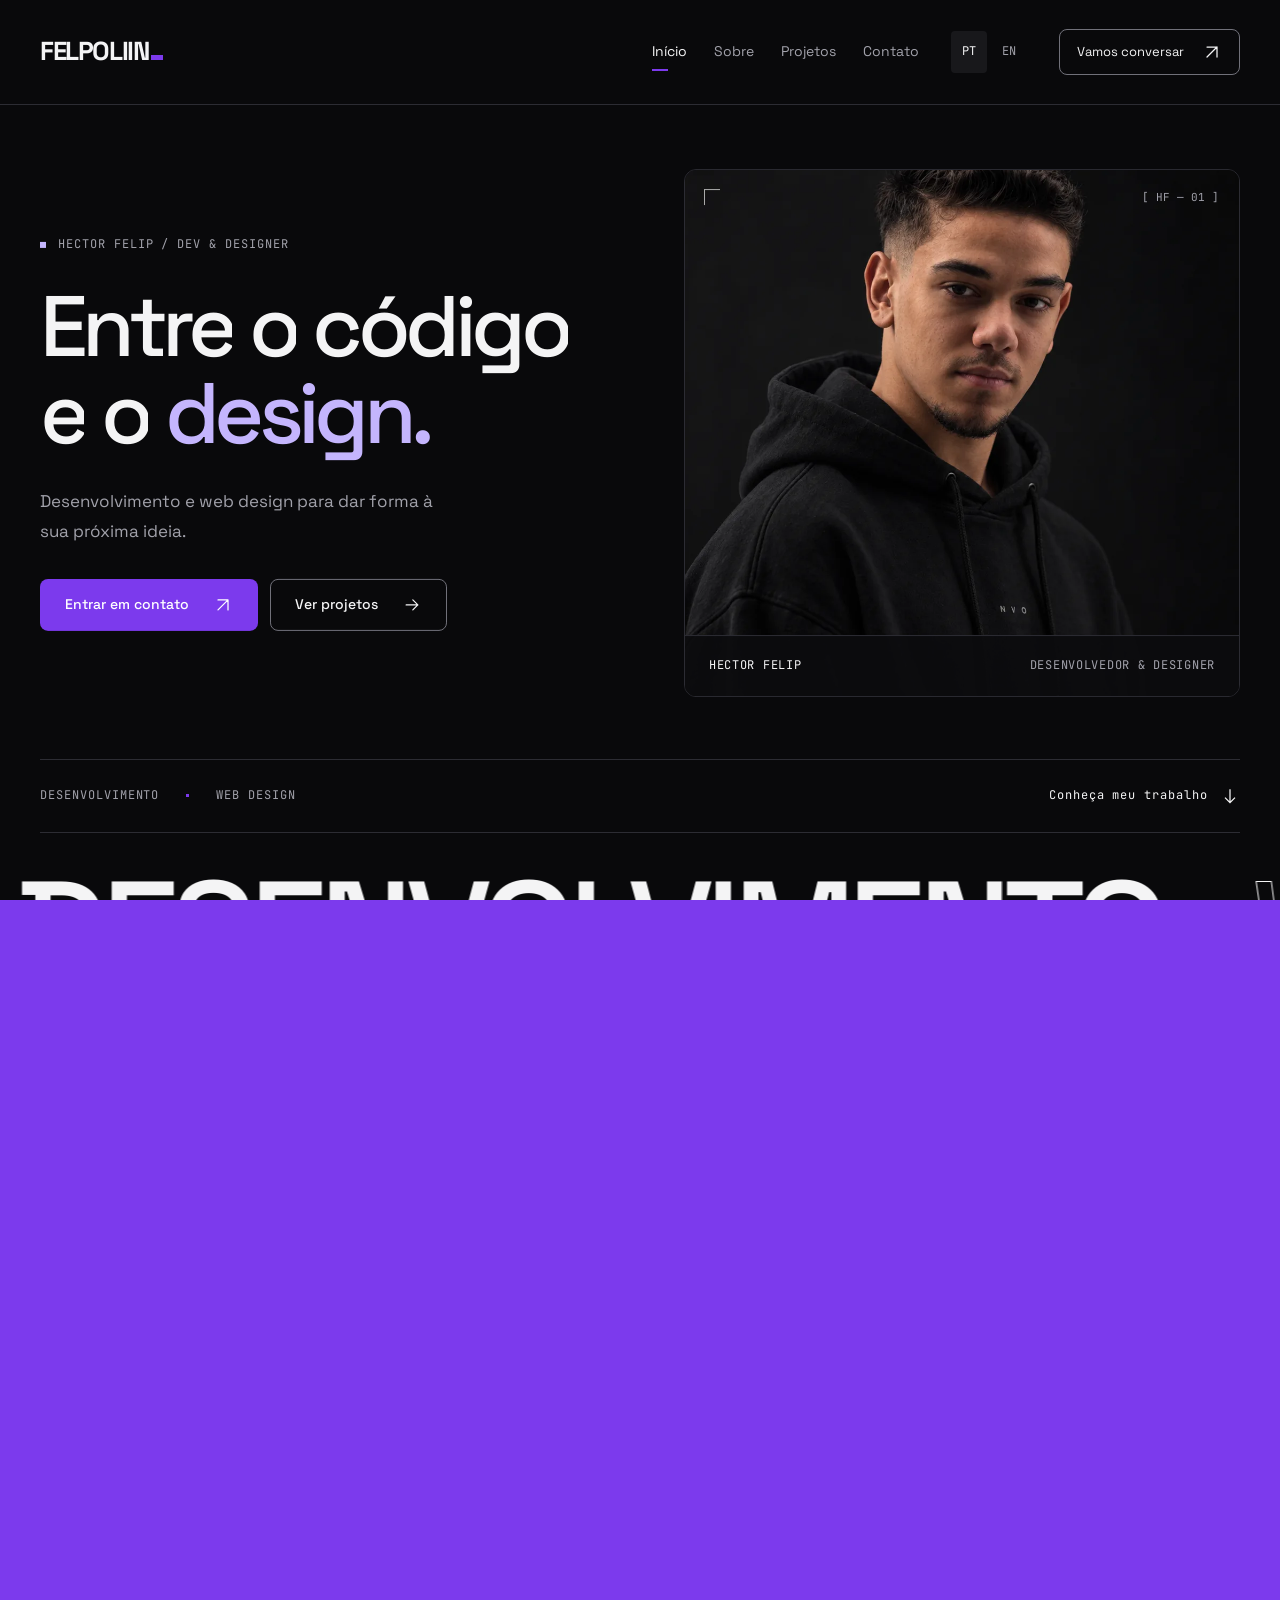
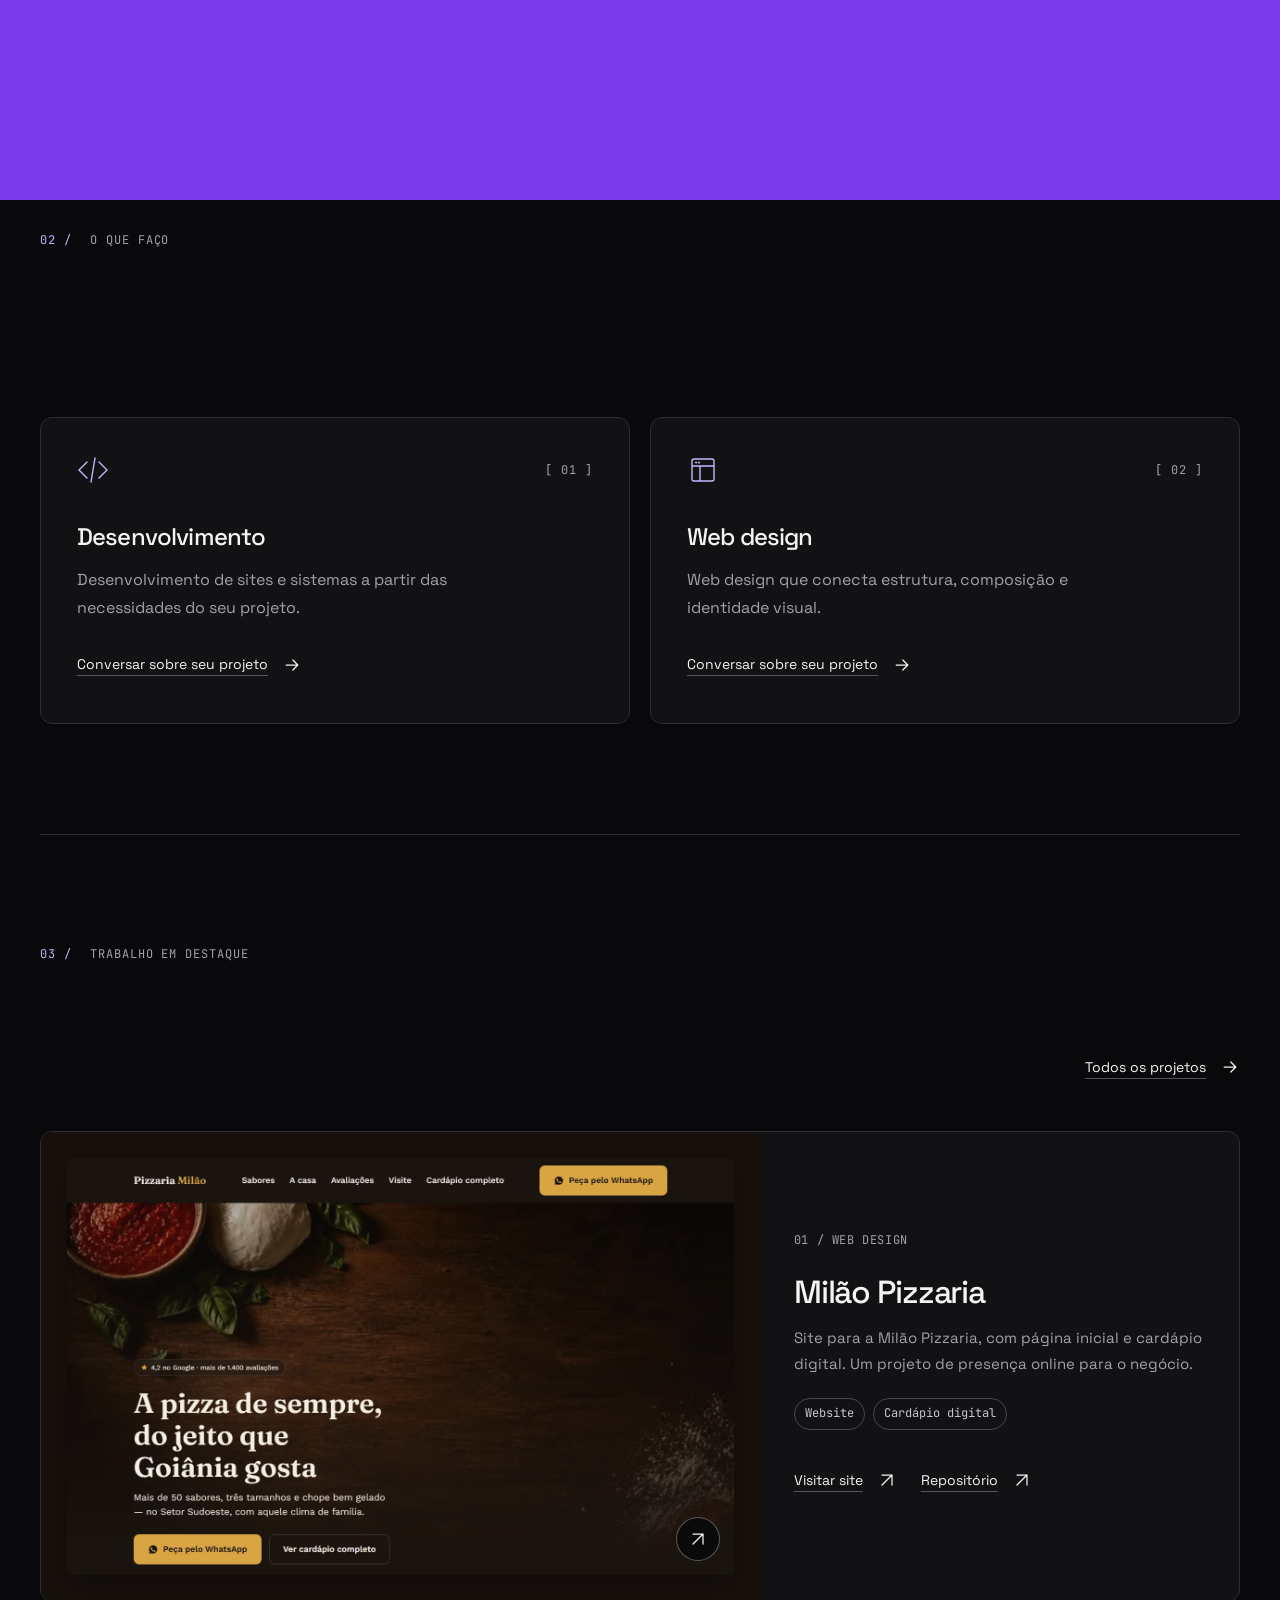
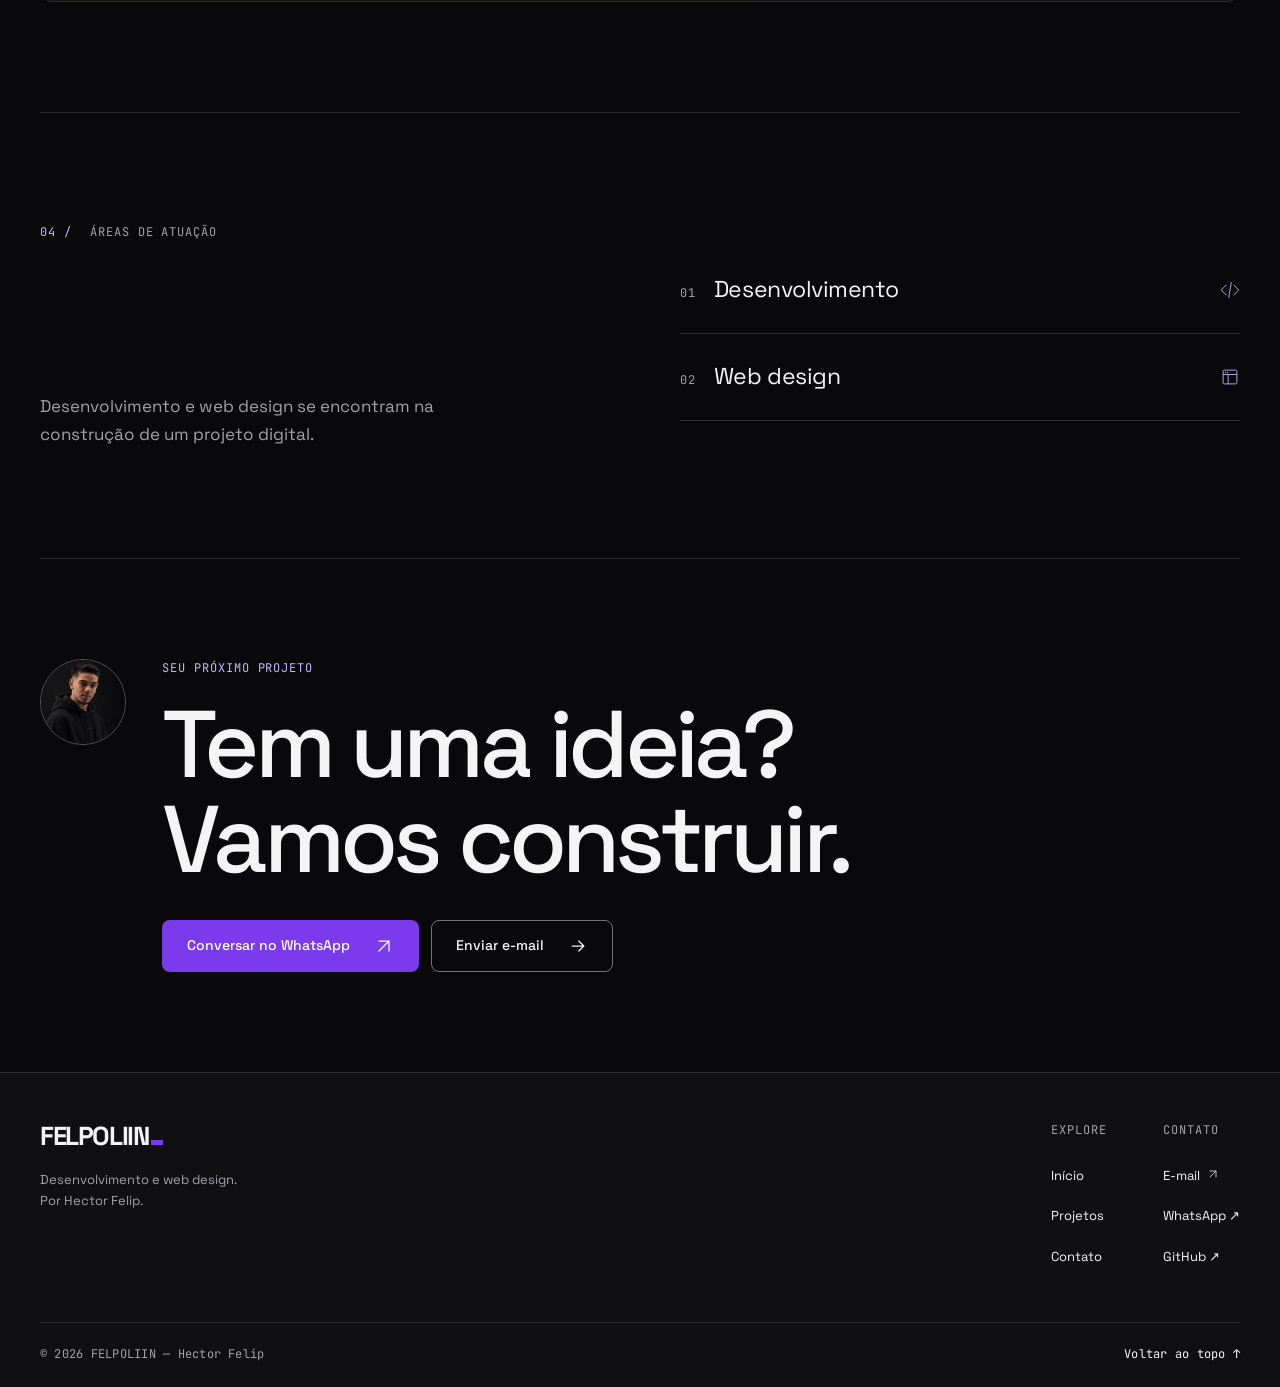
==== index.html @ 1b887b4b "Publica portfólio FELPOLIIN — Hector Felip" ====
<!doctype html>
<html lang="pt-BR">
<head>
<meta charset="utf-8">
<meta name="viewport" content="width=device-width, initial-scale=1">
<meta name="color-scheme" content="dark">
<script>try{if(sessionStorage.getItem('pt')&&!matchMedia('(prefers-reduced-motion:reduce)').matches){document.documentElement.classList.add('pt-arrive');sessionStorage.removeItem('pt')}}catch(e){}</script>
<meta name="theme-color" content="#09090b">
<title>FELPOLIIN — Hector Felip · Desenvolvimento &amp; Web Design</title>
<meta name="description" content="Portfólio de Hector Felip. Desenvolvimento e web design, projetos e contato direto por e-mail e WhatsApp.">
<meta property="og:title" content="FELPOLIIN — Hector Felip · Desenvolvimento &amp; Web Design">
<meta property="og:description" content="Portfólio de Hector Felip. Desenvolvimento e web design, projetos e contato direto por e-mail e WhatsApp.">
<meta property="og:type" content="website">
<link rel="alternate" hreflang="en" href="en/index.html">
<link rel="icon" href="assets/icons/favicon.svg" type="image/svg+xml">
<link rel="preload" href="assets/fonts/space-grotesk.woff2" as="font" type="font/woff2" crossorigin>
<link rel="stylesheet" href="assets/css/tokens.css">
<link rel="stylesheet" href="assets/css/styles.css">
<link rel="stylesheet" href="assets/css/motion.css">
<script src="assets/js/main.js" defer></script>
<script src="assets/js/vendor/gsap.min.js" defer></script>
<script src="assets/js/vendor/ScrollTrigger.min.js" defer></script>
<script src="assets/js/motion.js" defer></script>
<script src="assets/js/motion2.js" defer></script>

</head>
<body>
<a class="skip" href="#main">Pular para o conteúdo</a><header class="site-header" id="top"><div class="wrap header-inner"><a href="index.html" aria-label="FELPOLIIN — Início"><span class="brand">FELPOLIIN<span class="brand-mark" aria-hidden="true"></span></span></a><button class="menu-toggle" data-menu-toggle data-open="Abrir menu" data-close="Fechar menu" aria-controls="site-navigation" aria-expanded="false" aria-label="Abrir menu" hidden><svg viewBox="0 0 24 24" fill="none" aria-hidden="true"><path d="M4 8h16M4 16h16" stroke="currentColor" stroke-width="1.5"/></svg></button><div class="nav-group" id="site-navigation" data-navigation><nav class="nav-links" aria-label="Navegação principal"><a href="index.html" aria-current="page">Início</a><a href="index.html#sobre">Sobre</a><a href="projetos.html">Projetos</a><a href="contato.html">Contato</a></nav><nav class="languages" aria-label="Idioma"><a href="index.html" lang="pt-BR" hreflang="pt-BR" aria-current="true">PT</a><a href="en/index.html" lang="en" hreflang="en">EN</a></nav><a class="header-contact" href="contato.html">Vamos conversar<svg viewBox="0 0 24 24" fill="none" aria-hidden="true"><path d="M6 18 18 6M6 6h12v12" stroke="currentColor" stroke-width="1.5" stroke-linecap="round" stroke-linejoin="round"/></svg></a></div></div></header>
<main id="main" tabindex="-1">
<section class="wrap hero" aria-labelledby="hero-title"><div class="hero-grid"><div class="hero-copy"><p class="eyebrow hero-eyebrow"><span class="tiny-square" aria-hidden="true"></span>HECTOR FELIP / DEV & DESIGNER</p><h1 id="hero-title">Entre o código<br>e o <span>design.</span></h1><p class="hero-desc">Desenvolvimento e web design para dar forma à sua próxima ideia.</p><div class="hero-actions"><a class="button button-primary" href="contato.html">Entrar em contato<svg viewBox="0 0 24 24" fill="none" aria-hidden="true"><path d="M6 18 18 6M6 6h12v12" stroke="currentColor" stroke-width="1.5" stroke-linecap="round" stroke-linejoin="round"/></svg></a><a class="button button-secondary" href="projetos.html">Ver projetos<svg viewBox="0 0 24 24" fill="none" aria-hidden="true"><path d="M5 12h14m-6-6 6 6-6 6" stroke="currentColor" stroke-width="1.5" stroke-linecap="round" stroke-linejoin="round"/></svg></a></div></div><figure class="hero-portrait"><picture><source media="(max-width:639px)" srcset="imagens-site/home-hero-mobile.webp" width="640" height="800"><img src="imagens-site/home-hero-desktop.webp" alt="Hector Felip, de moletom preto, em retrato" width="1120" height="1400" fetchpriority="high"></picture><span class="corner" aria-hidden="true"></span><span class="photo-number" aria-hidden="true">[ HF — 01 ]</span><figcaption class="portrait-label"><span>HECTOR FELIP</span><span>DESENVOLVEDOR & DESIGNER</span></figcaption></figure></div><div class="hero-foot"><div class="mono disciplines"><span>DESENVOLVIMENTO</span><i aria-hidden="true"></i><span>WEB DESIGN</span></div><a class="mono scroll-cue" href="#sobre" aria-label="Conheça meu trabalho">Conheça meu trabalho<svg viewBox="0 0 24 24" fill="none" aria-hidden="true"><path d="M12 4v16m-6-6 6 6 6-6" stroke="currentColor" stroke-width="1.5"/></svg></a></div></section>
 <section class="wrap section" id="sobre" aria-labelledby="about-title"><div class="about-grid"><div class="about-copy"><p class="section-kicker"><span class="index">01 /</span> SOBRE</p><h2 id="about-title">Duas perspectivas.<br>O mesmo cuidado.</h2><p>Sou Hector Felip. No FELPOLIIN, reúno desenvolvimento e web design para dar forma a projetos digitais.</p><p>Tem uma ideia em mente? Vamos conversar sobre o que você quer construir.</p><a class="text-link" href="contato.html">Vamos conversar<svg viewBox="0 0 24 24" fill="none" aria-hidden="true"><path d="M5 12h14m-6-6 6 6-6 6" stroke="currentColor" stroke-width="1.5" stroke-linecap="round" stroke-linejoin="round"/></svg></a></div><figure class="about-photo"><picture><source media="(max-width:639px)" srcset="imagens-site/home-sobre-mobile.webp" width="640" height="480"><img src="imagens-site/home-sobre-desktop.webp" alt="Hector Felip em uma composição de ambiente de trabalho" width="1200" height="900" loading="lazy" decoding="async"></picture><figcaption><span>HECTOR FELIP / FELPOLIIN</span><span>CÓDIGO + DESIGN</span></figcaption></figure></div></section>
 <section class="wrap section" id="servicos" aria-labelledby="services-title"><p class="section-kicker"><span class="index">02 /</span> O QUE FAÇO</p><div class="section-top"><h2 id="services-title">Da ideia à<br>experiência digital.</h2></div><div class="service-grid"><article class="service-card"><div class="service-head"><span class="service-icon"><svg viewBox="0 0 32 32" fill="none" aria-hidden="true"><path d="m10 8-8 8 8 8m12-16 8 8-8 8m-4-20-4 24" stroke="currentColor" stroke-width="1.4" stroke-linecap="round"/></svg></span><span class="mono service-number">[ 01 ]</span></div><h3>Desenvolvimento</h3><p>Desenvolvimento de sites e sistemas a partir das necessidades do seu projeto.</p><a class="text-link" href="contato.html">Conversar sobre seu projeto<svg viewBox="0 0 24 24" fill="none" aria-hidden="true"><path d="M5 12h14m-6-6 6 6-6 6" stroke="currentColor" stroke-width="1.5" stroke-linecap="round" stroke-linejoin="round"/></svg></a></article><article class="service-card"><div class="service-head"><span class="service-icon"><svg viewBox="0 0 32 32" fill="none" aria-hidden="true"><rect x="5" y="5" width="22" height="22" rx="2" stroke="currentColor" stroke-width="1.4"/><path d="M5 12h22M13 12v15" stroke="currentColor" stroke-width="1.4"/><path d="M9 8.5h.1m3 0h.1" stroke="currentColor" stroke-width="2" stroke-linecap="round"/></svg></span><span class="mono service-number">[ 02 ]</span></div><h3>Web design</h3><p>Web design que conecta estrutura, composição e identidade visual.</p><a class="text-link" href="contato.html">Conversar sobre seu projeto<svg viewBox="0 0 24 24" fill="none" aria-hidden="true"><path d="M5 12h14m-6-6 6 6-6 6" stroke="currentColor" stroke-width="1.5" stroke-linecap="round" stroke-linejoin="round"/></svg></a></article></div></section>
 <section class="wrap section" id="projetos" aria-labelledby="selected-title"><p class="section-kicker"><span class="index">03 /</span> TRABALHO EM DESTAQUE</p><div class="section-top"><h2 id="selected-title">Um projeto.<br>Muitas decisões.</h2><a class="text-link" href="projetos.html">Todos os projetos<svg viewBox="0 0 24 24" fill="none" aria-hidden="true"><path d="M5 12h14m-6-6 6 6-6 6" stroke="currentColor" stroke-width="1.5" stroke-linecap="round" stroke-linejoin="round"/></svg></a></div><article class="project-feature" data-category="web-design">
 <a class="project-visual" href="https://hectorfelip.github.io/" target="_blank" rel="noopener noreferrer" aria-label="Visitar site — Milão Pizzaria"><picture><source media="(max-width:639px)" srcset="imagens-site/milao-home-mobile.webp" width="390" height="720"><img src="imagens-site/milao-home-desktop.webp" alt="Página inicial do site Milão Pizzaria" width="1440" height="900" loading="lazy" decoding="async"></picture><span class="project-open"><svg viewBox="0 0 24 24" fill="none" aria-hidden="true"><path d="M6 18 18 6M6 6h12v12" stroke="currentColor" stroke-width="1.5" stroke-linecap="round" stroke-linejoin="round"/></svg></span></a>
 <div class="project-body"><span class="project-overline">01 / WEB DESIGN</span><h3>Milão Pizzaria</h3><p>Site para a Milão Pizzaria, com página inicial e cardápio digital. Um projeto de presença online para o negócio.</p><div class="pills"><span class="pill">Website</span><span class="pill">Cardápio digital</span></div><div class="project-links"><a class="text-link" href="https://hectorfelip.github.io/" target="_blank" rel="noopener noreferrer">Visitar site<svg viewBox="0 0 24 24" fill="none" aria-hidden="true"><path d="M6 18 18 6M6 6h12v12" stroke="currentColor" stroke-width="1.5" stroke-linecap="round" stroke-linejoin="round"/></svg></a><a class="text-link" href="https://github.com/hectorfelip/hectorfelip.github.io" target="_blank" rel="noopener noreferrer">Repositório<svg viewBox="0 0 24 24" fill="none" aria-hidden="true"><path d="M6 18 18 6M6 6h12v12" stroke="currentColor" stroke-width="1.5" stroke-linecap="round" stroke-linejoin="round"/></svg></a></div></div></article></section>
 <section class="wrap section" aria-labelledby="skills-title"><p class="section-kicker"><span class="index">04 /</span> ÁREAS DE ATUAÇÃO</p><div class="skills-layout"><div><h2 id="skills-title">O que funciona.<br>O que comunica.</h2><p>Desenvolvimento e web design se encontram na construção de um projeto digital.</p></div><div><div class="skill-row"><div><span class="index">01</span><strong>Desenvolvimento</strong></div><svg viewBox="0 0 32 32" fill="none" aria-hidden="true"><path d="m10 8-8 8 8 8m12-16 8 8-8 8m-4-20-4 24" stroke="currentColor" stroke-width="1.4" stroke-linecap="round"/></svg></div><div class="skill-row"><div><span class="index">02</span><strong>Web design</strong></div><svg viewBox="0 0 32 32" fill="none" aria-hidden="true"><rect x="5" y="5" width="22" height="22" rx="2" stroke="currentColor" stroke-width="1.4"/><path d="M5 12h22M13 12v15" stroke="currentColor" stroke-width="1.4"/><path d="M9 8.5h.1m3 0h.1" stroke="currentColor" stroke-width="2" stroke-linecap="round"/></svg></div></div></div></section><section class="wrap contact-banner" aria-labelledby="cta-title"><img src="imagens-site/hector-avatar-contato.webp" alt="" width="256" height="320" loading="lazy" decoding="async" class="avatar"><div><p class="eyebrow">SEU PRÓXIMO PROJETO</p><h2 id="cta-title">Tem uma ideia?<br>Vamos construir.</h2><div class="contact-actions"><a class="button button-primary" href="https://wa.me/5562999520746" target="_blank" rel="noopener noreferrer">Conversar no WhatsApp<svg viewBox="0 0 24 24" fill="none" aria-hidden="true"><path d="M6 18 18 6M6 6h12v12" stroke="currentColor" stroke-width="1.5" stroke-linecap="round" stroke-linejoin="round"/></svg></a><a class="button button-secondary" href="mailto:felpollin.dev@gmail.com">Enviar e-mail<svg viewBox="0 0 24 24" fill="none" aria-hidden="true"><path d="M5 12h14m-6-6 6 6-6 6" stroke="currentColor" stroke-width="1.5" stroke-linecap="round" stroke-linejoin="round"/></svg></a></div></div></section>
</main>
<footer class="site-footer"><div class="wrap footer-main"><div class="footer-brand"><a href="index.html" aria-label="FELPOLIIN — Início"><span class="brand">FELPOLIIN<span class="brand-mark" aria-hidden="true"></span></span></a><p>Desenvolvimento e web design.<br>Por Hector Felip.</p></div><div class="footer-nav"><nav class="footer-nav-group" aria-label="EXPLORE"><span class="eyebrow">EXPLORE</span><a href="index.html">Início</a><a href="projetos.html">Projetos</a><a href="contato.html">Contato</a></nav><div class="footer-nav-group"><span class="eyebrow">CONTATO</span><a href="mailto:felpollin.dev@gmail.com">E-mail <svg style="display:inline-block;width:12px;height:12px;margin-left:4px" viewBox="0 0 24 24" fill="none" aria-hidden="true"><path d="M6 18 18 6M6 6h12v12" stroke="currentColor" stroke-width="1.5" stroke-linecap="round" stroke-linejoin="round"/></svg></a><a href="https://wa.me/5562999520746" target="_blank" rel="noopener noreferrer">WhatsApp ↗</a><a href="https://github.com/hectorfelip" target="_blank" rel="noopener noreferrer">GitHub ↗</a></div></div></div><div class="wrap footer-bottom"><span>© 2026 FELPOLIIN — Hector Felip</span><a href="#top">Voltar ao topo ↑</a></div></footer>
</body>
</html>
---- assets/css/tokens.css ----
@font-face{font-family:'Space Grotesk';src:url('../fonts/space-grotesk.woff2') format('woff2');font-weight:400 700;font-style:normal;font-display:swap}
@font-face{font-family:'JetBrains Mono';src:url('../fonts/jetbrains-mono.woff2') format('woff2');font-weight:400 500;font-style:normal;font-display:swap}
:root{color-scheme:dark;--bg:#09090b;--surface:#121215;--surface-2:#18181b;--text:#f4f4f5;--muted:#a1a1aa;--line:#2c2c33;--purple:#7c3aed;--purple-hover:#6d28d9;--accent:#c4b5fd;--sans:'Space Grotesk',Arial,sans-serif;--mono:'JetBrains Mono',monospace;--width:1200px;--radius:8px;--gutter:40px}
---- assets/css/styles.css ----
*{box-sizing:border-box}html{scroll-behavior:smooth;scroll-padding-top:24px}body{margin:0;background:var(--bg);color:var(--text);font-family:var(--sans);font-size:17px;line-height:1.65;-webkit-font-smoothing:antialiased}button,a{-webkit-tap-highlight-color:transparent}a{color:inherit;text-decoration:none}button{font:inherit}img{display:block;max-width:100%;height:auto}svg{display:block;width:20px;height:20px;flex-shrink:0}button{cursor:pointer}::selection{background:#7c3aed;color:#fff}:focus-visible{outline:2px solid var(--accent);outline-offset:6px}a,button{touch-action:manipulation}button:disabled{cursor:default}[hidden]{display:none!important}.wrap{width:min(var(--width),calc(100% - var(--gutter)*2));margin-inline:auto}.mono,.eyebrow,.index,.pill,.section-kicker{font-family:var(--mono);font-size:12px;font-weight:400;letter-spacing:.08em}.eyebrow,.section-kicker{text-transform:uppercase}.muted{color:var(--muted)}.accent{color:var(--accent)}.sr-only{position:absolute;width:1px;height:1px;padding:0;margin:-1px;overflow:hidden;clip:rect(0,0,0,0);white-space:nowrap;border:0}.skip{position:absolute;left:20px;top:-90px;z-index:100;background:var(--text);color:var(--bg);padding:12px 20px;border-radius:4px}.skip:focus{top:12px}h1,h2,h3,p{margin:0}h1,h2,h3{line-height:1.08;font-weight:500;letter-spacing:-.05em}p+p{margin-top:18px}h2{font-size:clamp(32px,3.5vw,48px)}h3{font-size:24px;letter-spacing:-.035em}.site-header{border-bottom:1px solid var(--line)}.header-inner{min-height:104px;display:flex;align-items:center;gap:36px}.brand{font-size:26px;font-weight:700;letter-spacing:-1.4px;display:inline-flex;align-items:baseline;white-space:nowrap;line-height:1.2}.brand-mark{width:12px;height:5px;background:var(--purple);margin-left:3px}.nav-group{display:flex;align-items:center;justify-content:flex-end;gap:32px;flex:1}.nav-links{display:flex;gap:27px;align-items:center}.nav-links>a{font-size:14px;color:var(--muted);padding:12px 0;position:relative}.nav-links>a:hover,.nav-links>a[aria-current=page]{color:var(--text)}.nav-links>a[aria-current=page]:after{content:'';position:absolute;bottom:5px;left:0;width:16px;height:2px;background:var(--purple)}.languages{display:flex;align-items:center;gap:4px;font-family:var(--mono);font-size:11px}.languages a{padding:11px 9px;min-width:36px;text-align:center;color:var(--muted)}.languages a[aria-current=true]{color:var(--text);background:var(--surface-2);border-radius:4px}.languages a:hover{color:var(--accent)}.header-contact{display:inline-flex;align-items:center;gap:18px;border:1px solid #51515c;padding:11px 17px;border-radius:var(--radius);font-size:13px;white-space:nowrap}.header-contact:hover{border-color:var(--accent);background:var(--surface-2)}.menu-toggle{background:transparent;border:1px solid #51515c;color:var(--text);padding:11px;min-width:44px;min-height:44px;border-radius:var(--radius);margin-left:auto}.button{display:inline-flex;align-items:center;justify-content:center;gap:24px;min-height:52px;padding:13px 24px;border:1px solid transparent;border-radius:var(--radius);font-size:14px;font-weight:500;line-height:1.4;transition:background-color .2s,border-color .2s,color .2s}.button-primary{background:var(--purple);color:#fff}.button-primary:hover{background:var(--purple-hover)}.button-secondary{border-color:#55555f;background:transparent;color:var(--text)}.button-secondary:hover{border-color:var(--accent);background:var(--surface-2)}.button-small{min-height:44px;padding:11px 18px}.text-link{display:inline-flex;align-items:center;gap:14px;font-size:14px;min-height:44px;text-decoration:underline;text-underline-offset:6px;text-decoration-color:#55555f}.text-link:hover{color:var(--accent);text-decoration-color:var(--accent)}.hero{position:relative;padding-top:64px}.hero-grid{display:grid;grid-template-columns:1.1fr 1fr;gap:32px;align-items:center;padding-bottom:62px}.hero-copy{padding-block:32px}.hero-eyebrow{display:flex;align-items:center;gap:12px;color:var(--muted);margin-bottom:30px}.tiny-square{width:6px;height:6px;background:var(--accent);display:inline-block}.hero h1{font-size:clamp(56px,6.7vw,92px);line-height:1.01;letter-spacing:-.065em;margin-bottom:30px;position:relative;z-index:2}.hero h1 span{color:var(--accent)}.hero-desc{max-width:420px;color:var(--muted);font-size:17px;line-height:1.75}.hero-actions{display:flex;flex-wrap:wrap;gap:12px;margin-top:32px}.hero-portrait{position:relative;margin:0;border:1px solid var(--line);border-radius:12px;overflow:hidden;background:#0c0c0e}.hero-portrait picture{display:block}.hero-portrait img{width:100%;height:526px;object-fit:cover;object-position:50% 28%}.portrait-label{position:absolute;bottom:0;left:0;right:0;display:flex;justify-content:space-between;align-items:center;padding:20px 24px;background:#0c0c0eee;border-top:1px solid var(--line);font-family:var(--mono);font-size:11px;letter-spacing:.06em}.portrait-label span:last-child{color:var(--muted)}.corner{position:absolute;top:19px;left:19px;width:16px;height:16px;border-top:1px solid #aaa;border-left:1px solid #aaa;pointer-events:none}.photo-number{position:absolute;right:20px;top:18px;color:var(--muted);font-family:var(--mono);font-size:11px}.hero-foot{border-top:1px solid var(--line);border-bottom:1px solid var(--line);display:flex;align-items:center;justify-content:space-between;gap:20px;padding:22px 0;color:var(--muted)}.hero-foot .disciplines{display:flex;gap:27px;align-items:center}.disciplines i{width:3px;height:3px;background:var(--purple)}.scroll-cue{display:inline-flex;align-items:center;gap:12px;color:var(--text);min-height:28px}.section{padding-block:110px;border-bottom:1px solid var(--line)}.section-kicker{color:var(--muted);display:flex;gap:18px;align-items:center;margin-bottom:28px}.section-kicker .index{color:var(--accent)}.section-top{display:flex;justify-content:space-between;align-items:flex-end;gap:32px;margin-bottom:42px}.section-top h2{max-width:650px}.about-grid{display:grid;grid-template-columns:1fr 1.05fr;gap:72px;align-items:center}.about-copy h2{margin-bottom:28px}.about-copy p{color:var(--muted);max-width:475px}.about-copy .text-link{margin-top:22px;color:var(--text)}.about-photo{margin:0;min-width:0}.about-photo img{width:100%;aspect-ratio:4/3;object-fit:cover;border-radius:12px;border:1px solid var(--line)}.about-photo figcaption{margin-top:16px;color:var(--muted);font-family:var(--mono);font-size:10px;letter-spacing:.05em;display:flex;justify-content:space-between}.service-grid{display:grid;grid-template-columns:repeat(2,minmax(0,1fr));gap:20px}.service-card{border:1px solid var(--line);border-radius:12px;padding:36px;background:var(--surface);transition:border-color .2s}.service-card:hover{border-color:#5b497e}.service-head{display:flex;justify-content:space-between;align-items:center;margin-bottom:38px}.service-icon{color:var(--accent)}.service-icon svg{width:32px;height:32px}.service-number{color:var(--muted)}.service-card h3{margin-bottom:16px}.service-card p{color:var(--muted);max-width:440px;font-size:16px;line-height:1.7}.service-card .text-link{margin-top:22px}.project-feature{display:grid;grid-template-columns:1.5fr 1fr;gap:0;border:1px solid var(--line);border-radius:12px;overflow:hidden;background:var(--surface)}.project-visual{background:#17110d;padding:26px;display:block;position:relative;min-width:0}.project-visual img{width:100%;aspect-ratio:16/10;object-fit:cover;object-position:top;border-radius:5px;box-shadow:0 12px 28px #0004}.project-visual:hover .project-open{background:var(--purple)}.project-open{position:absolute;bottom:40px;right:40px;display:flex;align-items:center;justify-content:center;background:#09090be6;border:1px solid #ffffff50;border-radius:50%;width:44px;height:44px;transition:background .2s}.project-body{padding:34px;display:flex;flex-direction:column;align-items:flex-start;justify-content:center}.project-overline{font-family:var(--mono);font-size:11px;letter-spacing:.05em;color:var(--muted);margin-bottom:24px}.project-body h3{font-size:32px;margin-bottom:16px}.project-body p{font-size:15px;color:var(--muted);line-height:1.7}.pills{display:flex;flex-wrap:wrap;gap:8px;margin-top:22px}.pill{padding:5px 10px;border:1px solid #46464f;border-radius:30px;color:#c6c6ce;font-size:10px;letter-spacing:0}.project-links{display:flex;gap:24px;flex-wrap:wrap;margin-top:28px}.skills-layout{display:grid;grid-template-columns:1fr 1fr;gap:80px;align-items:start}.skills-layout p{color:var(--muted);max-width:470px;margin-top:24px}.skill-row{display:flex;align-items:center;justify-content:space-between;gap:20px;padding:24px 0;border-bottom:1px solid var(--line)}.skill-row:first-child{padding-top:0}.skill-row .index{color:var(--muted);margin-right:18px}.skill-row strong{font-size:23px;font-weight:400;letter-spacing:-.02em}.skill-row svg{color:var(--accent)}.contact-banner{padding-block:100px;display:grid;grid-template-columns:auto 1fr;gap:36px;align-items:start}.avatar{width:86px;height:86px;object-fit:cover;object-position:center 15%;border-radius:50%;border:1px solid #55515e}.contact-banner h2{font-size:clamp(36px,4.6vw,60px);max-width:750px}.contact-banner .eyebrow{color:var(--accent);margin-bottom:20px}.contact-actions{display:flex;flex-wrap:wrap;gap:12px;margin-top:32px}.site-footer{background:#101013;border-top:1px solid var(--line)}.footer-main{display:flex;justify-content:space-between;gap:48px;padding-block:48px}.footer-brand p{color:var(--muted);font-size:13px;max-width:260px;margin-top:16px}.footer-nav{display:flex;gap:56px}.footer-nav-group{display:flex;flex-direction:column;align-items:flex-start;gap:5px}.footer-nav-group .eyebrow{color:var(--muted);font-size:10px;margin-bottom:12px}.footer-nav-group a{font-size:13px;padding:7px 0;min-height:34px}.footer-nav-group a:hover{color:var(--accent);text-decoration:underline;text-underline-offset:4px}.footer-bottom{border-top:1px solid var(--line);padding-block:22px;display:flex;justify-content:space-between;gap:20px;color:var(--muted);font-family:var(--mono);font-size:10px;letter-spacing:.02em}.footer-bottom a{color:var(--text)}.page-intro{padding-top:88px;padding-bottom:48px}.page-intro .eyebrow{color:var(--accent);margin-bottom:24px}.page-intro h1{font-size:clamp(48px,6vw,80px);line-height:1.06;max-width:900px}.page-intro h1 span{color:var(--accent)}.page-intro p{color:var(--muted);max-width:620px;margin-top:26px}.project-listing{padding-bottom:80px;border-bottom:1px solid var(--line)}.filter-bar{display:flex;justify-content:space-between;align-items:center;gap:24px;padding-bottom:30px;margin-bottom:12px}.filters{display:flex;flex-wrap:wrap;gap:8px}.filter{min-height:44px;color:var(--muted);border:1px solid var(--line);border-radius:6px;background:transparent;padding:9px 18px;font-size:13px;transition:all .18s}.filter:hover{border-color:#6b637c;color:var(--text)}.filter[aria-pressed=true]{border-color:var(--purple);background:#24143e;color:var(--text)}.results-count{font-size:11px;color:var(--muted);font-family:var(--mono);flex-shrink:0}.empty-state{border:1px solid var(--line);border-radius:12px;padding:64px 24px;text-align:center;background:var(--surface)}.empty-state p{color:var(--muted);margin-block:18px 24px}.contact-page{padding-bottom:100px}.contact-intro{display:grid;grid-template-columns:1fr auto;gap:32px;align-items:center}.contact-intro .avatar{width:120px;height:120px}.contact-options{display:grid;grid-template-columns:1fr 1fr;gap:20px;margin-top:14px}.contact-option{border:1px solid var(--line);border-radius:12px;background:var(--surface);padding:34px;min-width:0}.contact-option-top{display:flex;justify-content:space-between;align-items:center;margin-bottom:36px}.contact-option-top>.mono{color:var(--muted)}.contact-option-top svg{color:var(--accent);width:26px;height:26px}.contact-option h2{font-size:29px;letter-spacing:-.03em;margin-bottom:14px}.contact-address{font-size:clamp(16px,1.65vw,23px);overflow-wrap:anywhere;color:var(--muted)}.contact-address:hover{color:var(--accent)}.contact-option>.button{margin-top:30px}.contact-note{display:flex;align-items:center;gap:16px;border-top:1px solid var(--line);margin-top:40px;padding-top:28px;color:var(--muted);font-size:14px}.contact-note span{color:var(--accent)}
@media(min-width:1441px){.hero{padding-top:80px}.hero-grid{gap:64px}.hero-portrait img{height:560px}}
@media(max-width:1100px){.header-inner{gap:20px}.nav-group{gap:20px}.nav-links{gap:20px}.header-contact{display:none}.hero h1{font-size:72px}.hero-grid{gap:20px}.about-grid{gap:40px}.project-body{padding:26px}.project-visual{padding:20px}.skills-layout{gap:40px}}
@media(max-width:800px){:root{--gutter:24px}.header-inner{min-height:84px;flex-wrap:wrap;gap:16px;padding-block:18px}.brand{font-size:24px}.nav-group{flex:1 0 100%;justify-content:space-between;gap:16px;padding-top:12px;border-top:1px solid var(--line)}.nav-links{gap:22px;flex-wrap:wrap}.nav-links>a{font-size:13px}.hero{padding-top:40px}.hero-grid{grid-template-columns:1fr 1fr;gap:20px;align-items:center}.hero h1{font-size:54px}.hero-eyebrow{font-size:10px;letter-spacing:.03em;margin-bottom:24px}.hero-desc{font-size:15px}.hero-portrait img{height:430px}.hero-actions{gap:10px}.hero-actions .button{padding:12px 16px;gap:14px;font-size:13px}.portrait-label{padding:16px;font-size:9px}.section{padding-block:76px}.about-grid{gap:32px}.about-copy p{font-size:15px}.service-card{padding:28px}.project-feature{grid-template-columns:1fr}.project-body{padding:30px}.project-body h3{font-size:30px}.project-overline{margin-bottom:16px}.project-visual{padding:28px}.project-links{margin-top:20px}.skills-layout{gap:32px}.skill-row strong{font-size:21px}.contact-banner{padding-block:76px;gap:26px}.contact-banner .avatar{width:70px;height:70px}.footer-nav{gap:28px}.contact-options{gap:16px}.contact-option{padding:26px}.page-intro{padding-top:64px}.contact-intro .avatar{width:90px;height:90px}}
@media(max-width:639px){:root{--gutter:22px}.header-inner{min-height:80px}.nav-group{flex-direction:column;align-items:flex-start;padding-bottom:8px}.nav-links{gap:8px;width:100%;justify-content:space-between}.nav-links>a{min-height:44px}.languages{border-top:1px solid var(--line);padding-top:8px;width:100%}.hero-grid{grid-template-columns:1fr;gap:30px;padding-bottom:32px}.hero-copy{padding-block:8px 0}.hero h1{font-size:40px;letter-spacing:-.055em;line-height:1.1;margin-bottom:22px}.hero-eyebrow{margin-bottom:24px;font-size:10px}.hero-desc{font-size:16px;max-width:100%}.hero-actions{margin-top:26px}.hero-actions .button{flex:1;min-height:50px;font-size:13px;padding-inline:12px;gap:14px}.hero-portrait img{height:auto;aspect-ratio:4/4.3;object-position:50% 25%}.portrait-label{padding:17px 20px;font-size:10px}.hero-foot{padding:17px 0}.hero-foot .disciplines{gap:14px;font-size:9px;letter-spacing:.02em}.scroll-cue{font-size:0;gap:0}.scroll-cue svg{width:17px}.section{padding-block:64px}.section-kicker{font-size:10px;margin-bottom:22px}.section-kicker .index{font-size:10px}.section-top{display:block;margin-bottom:30px}.section-top .text-link{margin-top:18px}.section-top h2{font-size:32px}.about-grid{grid-template-columns:1fr;gap:34px}.about-copy h2{font-size:32px;margin-bottom:22px}.about-copy p{font-size:16px}.about-photo img{aspect-ratio:4/3}.about-photo figcaption{font-size:9px}.service-grid{grid-template-columns:1fr;gap:16px}.service-card{padding:28px}.service-head{margin-bottom:28px}.service-card h3{font-size:23px}.service-card p{font-size:15px}.project-visual{padding:20px}.project-visual img{aspect-ratio:4/4.5;object-fit:contain;background:#15100a}.project-open{right:32px;bottom:32px}.project-body{padding:26px 24px}.project-body h3{font-size:28px}.skills-layout{grid-template-columns:1fr;gap:36px}.skills-layout p{font-size:16px}.skill-row strong{font-size:21px}.contact-banner{padding-block:64px;grid-template-columns:1fr;gap:24px}.contact-banner .avatar{width:64px;height:64px}.contact-banner h2{font-size:36px}.contact-banner .eyebrow{font-size:10px;margin-bottom:18px}.contact-actions{gap:10px;margin-top:28px}.contact-actions .button{padding:13px 16px;font-size:13px;gap:15px}.footer-main{flex-direction:column;gap:36px;padding-block:40px}.footer-nav{justify-content:space-between;gap:20px}.footer-bottom{flex-direction:column;gap:12px;font-size:9px}.page-intro{padding-top:48px;padding-bottom:36px}.page-intro h1{font-size:40px}.page-intro .eyebrow{font-size:10px}.page-intro p{font-size:16px;margin-top:22px}.filter-bar{align-items:flex-start;flex-direction:column;gap:18px;padding-bottom:24px}.filter{padding:9px 14px;font-size:12px}.project-listing{padding-bottom:64px}.contact-intro{grid-template-columns:1fr}.contact-intro .avatar{width:72px;height:72px;grid-row:1;margin-bottom:0}.contact-options{grid-template-columns:1fr;margin-top:0}.contact-option{padding:28px}.contact-option h2{font-size:27px}.contact-address{font-size:19px}.contact-option-top{margin-bottom:28px}.contact-page{padding-bottom:64px}.contact-note{align-items:flex-start}.empty-state{padding:44px 22px}.empty-state h2{font-size:26px}}
.button-secondary,.header-contact,.menu-toggle{border-color:#71717a}
.filter[aria-pressed=true]::before{content:'✓';margin-right:7px}
.eyebrow,.section-kicker,.index,.pill,.mono,.languages,.portrait-label,.about-photo figcaption,.project-overline,.results-count,.footer-bottom,.footer-nav-group .eyebrow{font-size:12px}
.hero-eyebrow{line-height:1.6}
@media(max-width:639px){.hero-foot .disciplines{font-size:11px}.scroll-cue{font-size:0}.portrait-label{padding-inline:16px;gap:10px}.portrait-label span:last-child{max-width:52%;text-align:right}.about-photo figcaption{gap:12px;flex-wrap:wrap}.footer-bottom{font-size:11px}}
@media(prefers-reduced-motion:reduce){html{scroll-behavior:auto}*,*:before,*:after{animation:none!important;transition:none!important}}
---- assets/css/motion.css ----
/* Camada de movimento (melhoria progressiva). Só ativa com html.motion, definido por motion.js. */
.motion .w{display:inline-block;overflow:hidden;vertical-align:top;padding-bottom:.14em;margin-bottom:-.14em}
.motion .wi{display:inline-block;transform:translateY(110%);transition:transform .9s cubic-bezier(.16,1,.3,1);transition-delay:calc(var(--i,0)*55ms)}
.motion .is-in .wi,.motion .is-in.wi{transform:none}
.hero h1 .w,.hero h1 .wi,.page-intro h1 .w,.page-intro h1 .wi{color:inherit}

.motion .rv{opacity:0;transform:translateY(26px);transition:opacity .8s ease,transform .9s cubic-bezier(.16,1,.3,1);transition-delay:var(--d,0ms)}
.motion .rv.is-in{opacity:1;transform:none}

.motion .hero-portrait{clip-path:inset(100% 0 0 0);opacity:1;transform:none;transition:clip-path 1.2s cubic-bezier(.77,0,.18,1) .15s}
.motion .hero-portrait.is-in{clip-path:inset(0)}
.motion .hero-portrait img{transform:scale(1.18);transition:transform 1.6s cubic-bezier(.16,1,.3,1) .15s}
.motion .hero-portrait.is-in img{transform:none}

.motion .about-photo.rv{clip-path:inset(0 0 12% 0)}
.motion .about-photo.rv.is-in{clip-path:inset(0)}
@supports (animation-timeline:view()){
  .motion .about-photo img,.motion .project-visual img{animation:zoom-in linear both;animation-timeline:view();animation-range:entry 0% cover 55%}
  @keyframes zoom-in{from{transform:scale(1.14)}to{transform:scale(1)}}
}

/* Intro */
.intro{position:fixed;inset:0;z-index:200;background:var(--bg);display:grid;place-items:center;transition:transform .8s cubic-bezier(.77,0,.18,1);animation:intro-fail 0s 3s forwards}
.intro.out{transform:translateY(-100%)}
.intro-mark{font-size:clamp(34px,6vw,64px);font-weight:700;letter-spacing:-.05em;display:flex;align-items:baseline;overflow:hidden;padding-bottom:.1em}
.intro-mark span{display:inline-block;transform:translateY(110%);animation:intro-up .7s cubic-bezier(.16,1,.3,1) forwards;animation-delay:calc(var(--i)*40ms)}
.intro-bar{position:absolute;left:50%;top:calc(50% + clamp(30px,4vw,48px));width:0;height:3px;background:var(--purple);transform:translateX(-50%);animation:intro-bar .7s cubic-bezier(.77,0,.18,1) .45s forwards}
@keyframes intro-up{to{transform:none}}
@keyframes intro-bar{to{width:clamp(80px,12vw,140px)}}
@keyframes intro-fail{to{visibility:hidden;pointer-events:none}}

/* Marquee */
.marquee{overflow:hidden;border-bottom:1px solid var(--line);padding-block:28px;user-select:none}
.marquee-track{display:flex;width:max-content;will-change:transform}
.marquee-group{display:flex;align-items:center;flex-shrink:0}
.marquee-item{font-size:clamp(56px,11vw,168px);font-weight:500;letter-spacing:-.06em;line-height:1;text-transform:uppercase;white-space:nowrap;padding-inline:.25em}
.marquee-item:nth-child(4n+3){color:transparent;-webkit-text-stroke:1px var(--text)}
.marquee-dot{width:.14em;height:.14em;min-width:10px;min-height:10px;background:var(--purple);flex-shrink:0;font-size:clamp(56px,11vw,168px)}

/* Cursor e magnetismo */
.cursor{position:fixed;left:0;top:0;z-index:150;width:30px;height:30px;margin:-15px 0 0 -15px;border:1px solid var(--accent);border-radius:50%;pointer-events:none;opacity:0;display:grid;place-items:center;font-family:var(--mono);font-size:11px;letter-spacing:.06em;color:var(--text);transition:width .3s,height .3s,margin .3s,background-color .3s,opacity .3s,border-color .3s;will-change:transform}
.cursor.on{opacity:.9}
.cursor.hot{width:56px;height:56px;margin:-28px 0 0 -28px;background:#7c3aed33}
.cursor.label{width:84px;height:84px;margin:-42px 0 0 -42px;background:var(--purple);border-color:var(--purple)}
.magnet{transition:transform .3s cubic-bezier(.16,1,.3,1),background-color .2s,border-color .2s,color .2s}

/* CTA em escala maior */
.contact-banner h2{font-size:clamp(44px,7.4vw,116px);line-height:1;max-width:none}

@media(max-width:639px){.contact-banner h2{font-size:clamp(40px,12vw,56px)}.marquee{padding-block:18px}}
@media(prefers-reduced-motion:reduce){.motion .wi,.motion .rv,.motion .hero-portrait,.motion .hero-portrait img{transform:none!important;opacity:1!important;clip-path:none!important}.intro,.cursor{display:none}}

/* Chegada por transição de página: cortina violeta que sobe e libera a página */
html.pt-arrive::after{content:'';position:fixed;inset:0;z-index:300;background:var(--purple);animation:pt-out .8s cubic-bezier(.77,0,.18,1) .1s forwards}
@keyframes pt-out{99%{transform:translateY(-100%)}to{transform:translateY(-100%);visibility:hidden}}
@media(prefers-reduced-motion:reduce){html.pt-arrive::after{display:none}}
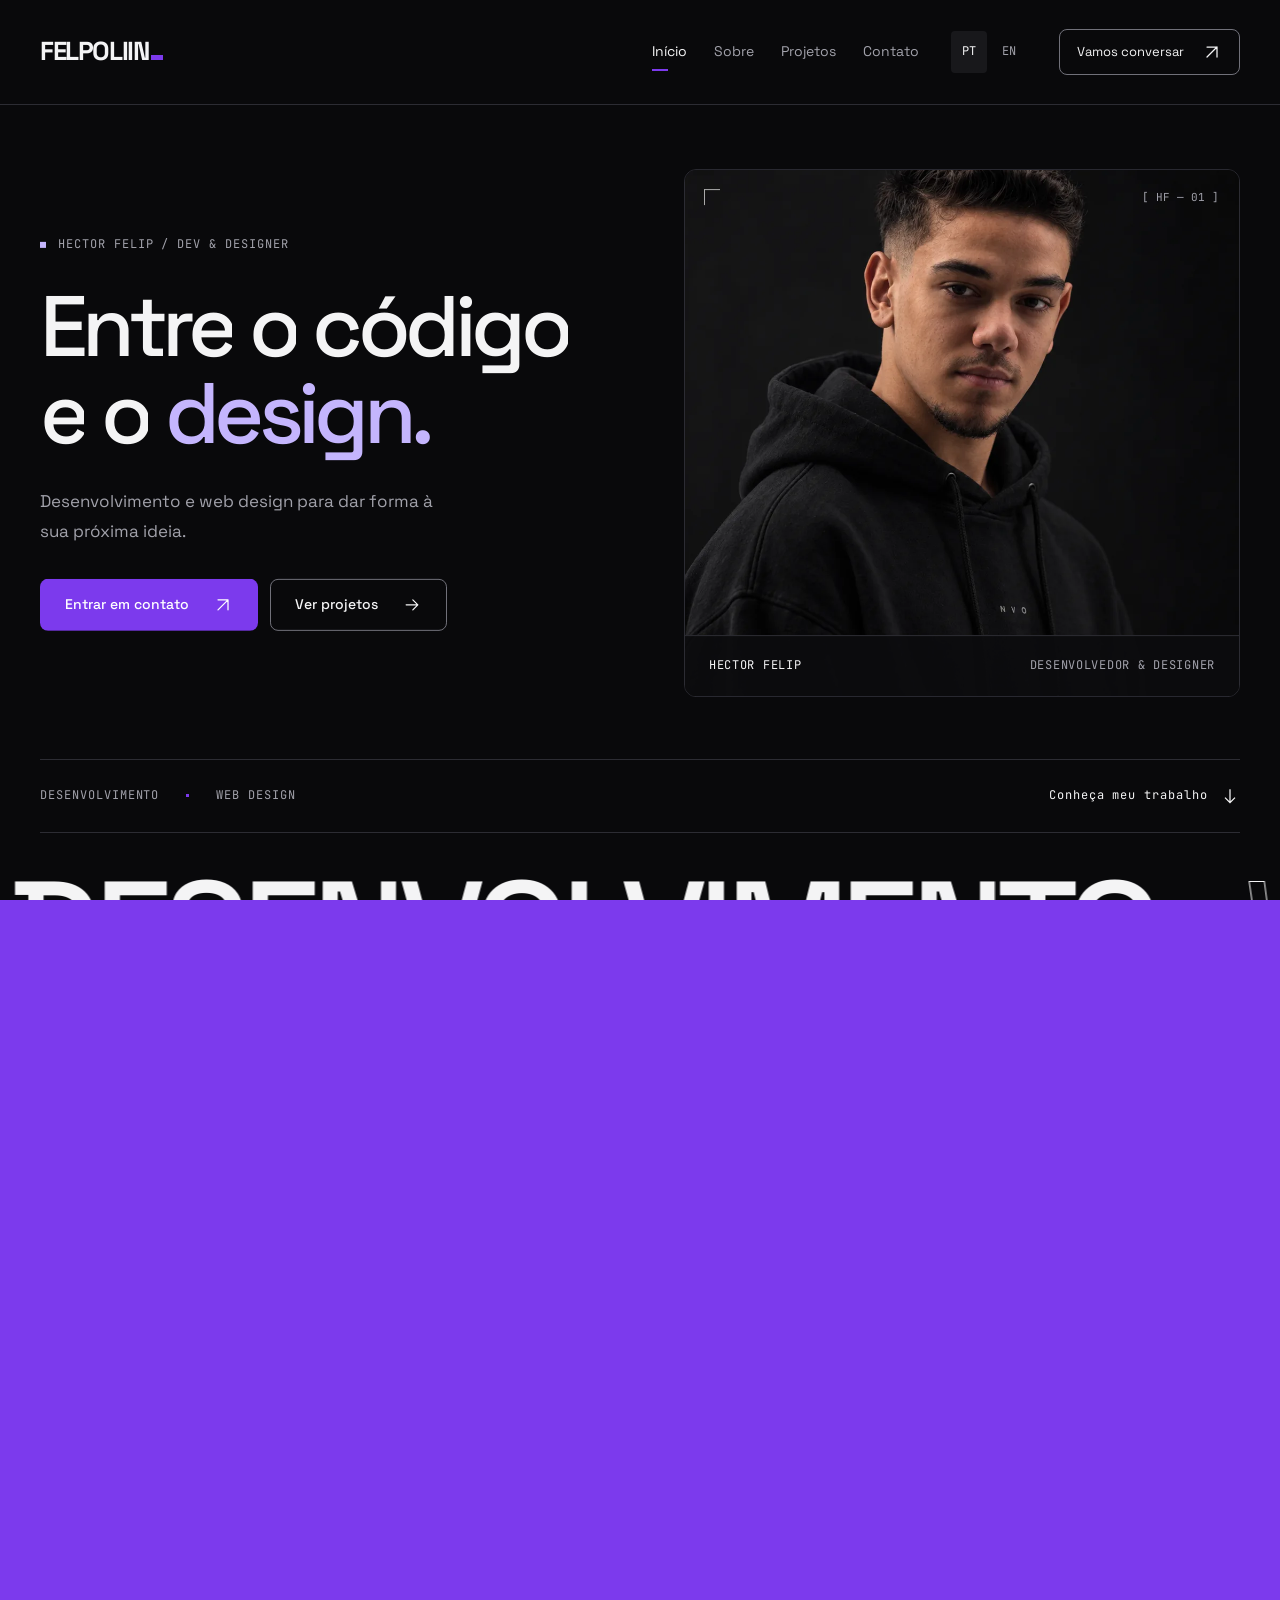
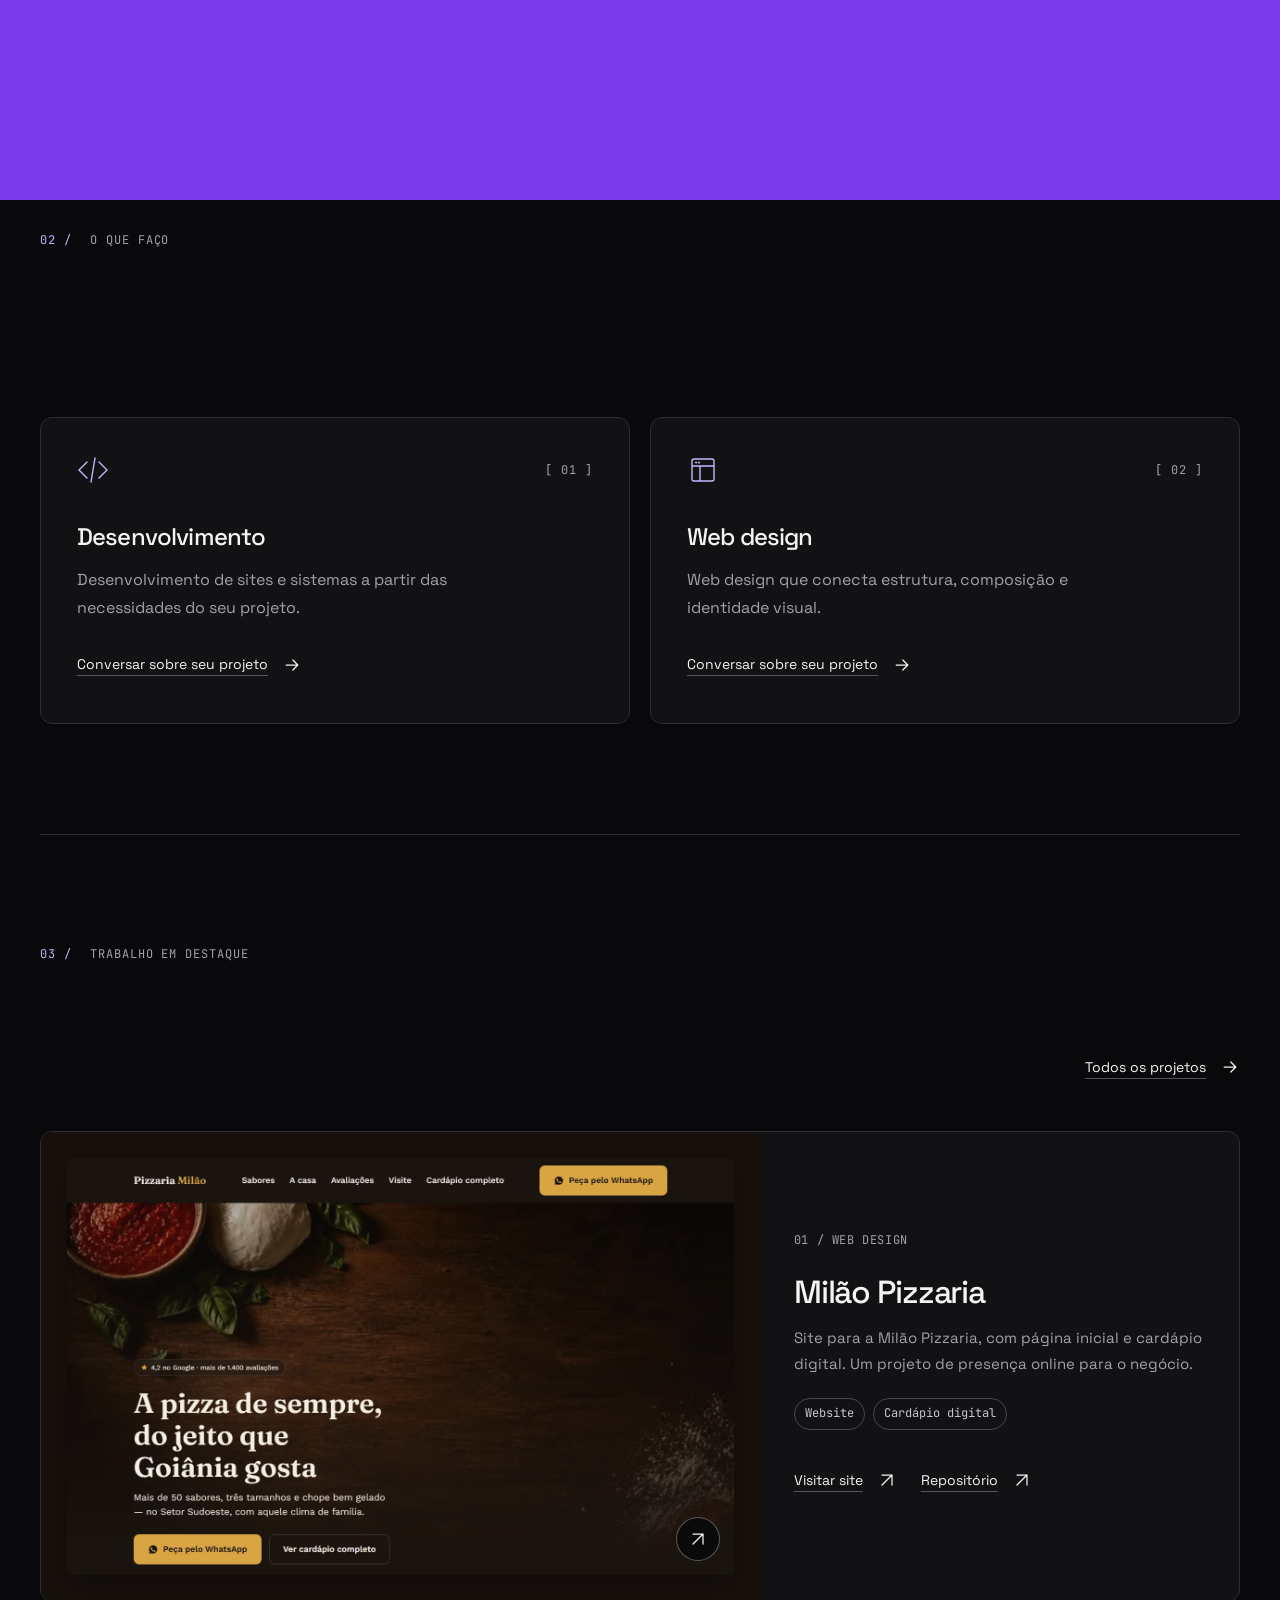
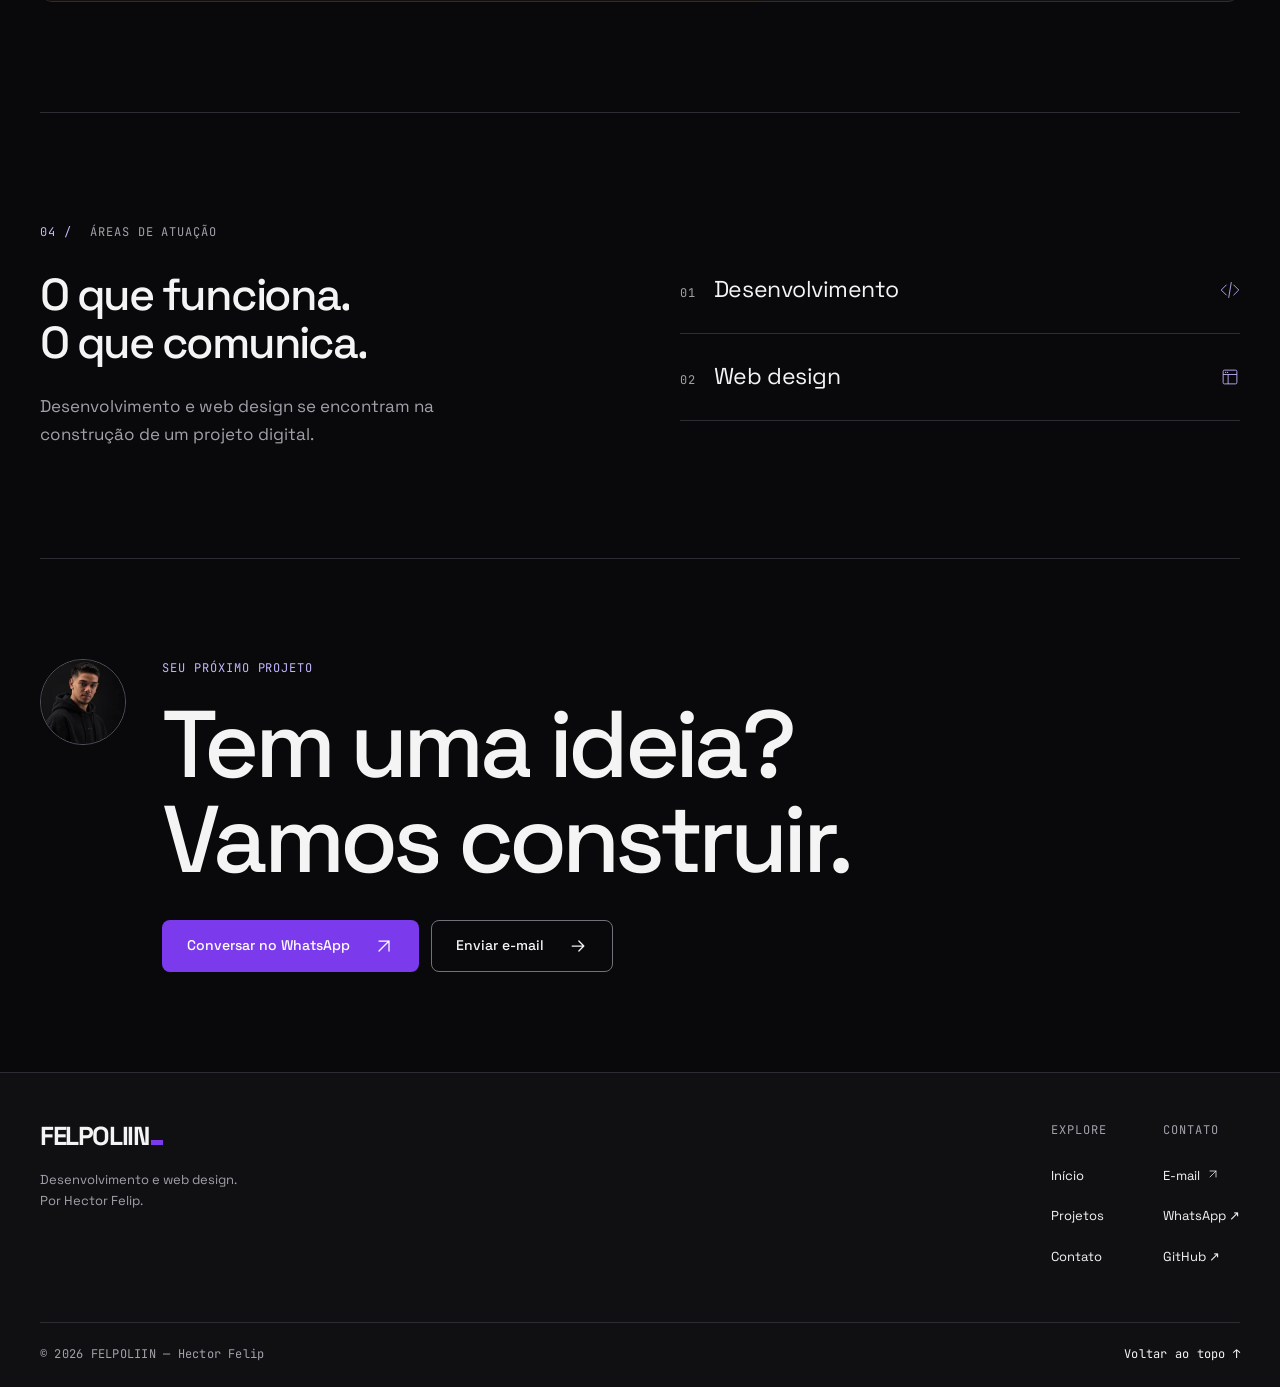
==== commit 4cca5086: "Aponta o projeto Milão Pizzaria para milao-kappa.vercel.app" ====
--- a/index.html
+++ b/index.html
@@ -31,8 +31,8 @@
  <section class="wrap section" id="sobre" aria-labelledby="about-title"><div class="about-grid"><div class="about-copy"><p class="section-kicker"><span class="index">01 /</span> SOBRE</p><h2 id="about-title">Duas perspectivas.<br>O mesmo cuidado.</h2><p>Sou Hector Felip. No FELPOLIIN, reúno desenvolvimento e web design para dar forma a projetos digitais.</p><p>Tem uma ideia em mente? Vamos conversar sobre o que você quer construir.</p><a class="text-link" href="contato.html">Vamos conversar<svg viewBox="0 0 24 24" fill="none" aria-hidden="true"><path d="M5 12h14m-6-6 6 6-6 6" stroke="currentColor" stroke-width="1.5" stroke-linecap="round" stroke-linejoin="round"/></svg></a></div><figure class="about-photo"><picture><source media="(max-width:639px)" srcset="imagens-site/home-sobre-mobile.webp" width="640" height="480"><img src="imagens-site/home-sobre-desktop.webp" alt="Hector Felip em uma composição de ambiente de trabalho" width="1200" height="900" loading="lazy" decoding="async"></picture><figcaption><span>HECTOR FELIP / FELPOLIIN</span><span>CÓDIGO + DESIGN</span></figcaption></figure></div></section>
  <section class="wrap section" id="servicos" aria-labelledby="services-title"><p class="section-kicker"><span class="index">02 /</span> O QUE FAÇO</p><div class="section-top"><h2 id="services-title">Da ideia à<br>experiência digital.</h2></div><div class="service-grid"><article class="service-card"><div class="service-head"><span class="service-icon"><svg viewBox="0 0 32 32" fill="none" aria-hidden="true"><path d="m10 8-8 8 8 8m12-16 8 8-8 8m-4-20-4 24" stroke="currentColor" stroke-width="1.4" stroke-linecap="round"/></svg></span><span class="mono service-number">[ 01 ]</span></div><h3>Desenvolvimento</h3><p>Desenvolvimento de sites e sistemas a partir das necessidades do seu projeto.</p><a class="text-link" href="contato.html">Conversar sobre seu projeto<svg viewBox="0 0 24 24" fill="none" aria-hidden="true"><path d="M5 12h14m-6-6 6 6-6 6" stroke="currentColor" stroke-width="1.5" stroke-linecap="round" stroke-linejoin="round"/></svg></a></article><article class="service-card"><div class="service-head"><span class="service-icon"><svg viewBox="0 0 32 32" fill="none" aria-hidden="true"><rect x="5" y="5" width="22" height="22" rx="2" stroke="currentColor" stroke-width="1.4"/><path d="M5 12h22M13 12v15" stroke="currentColor" stroke-width="1.4"/><path d="M9 8.5h.1m3 0h.1" stroke="currentColor" stroke-width="2" stroke-linecap="round"/></svg></span><span class="mono service-number">[ 02 ]</span></div><h3>Web design</h3><p>Web design que conecta estrutura, composição e identidade visual.</p><a class="text-link" href="contato.html">Conversar sobre seu projeto<svg viewBox="0 0 24 24" fill="none" aria-hidden="true"><path d="M5 12h14m-6-6 6 6-6 6" stroke="currentColor" stroke-width="1.5" stroke-linecap="round" stroke-linejoin="round"/></svg></a></article></div></section>
  <section class="wrap section" id="projetos" aria-labelledby="selected-title"><p class="section-kicker"><span class="index">03 /</span> TRABALHO EM DESTAQUE</p><div class="section-top"><h2 id="selected-title">Um projeto.<br>Muitas decisões.</h2><a class="text-link" href="projetos.html">Todos os projetos<svg viewBox="0 0 24 24" fill="none" aria-hidden="true"><path d="M5 12h14m-6-6 6 6-6 6" stroke="currentColor" stroke-width="1.5" stroke-linecap="round" stroke-linejoin="round"/></svg></a></div><article class="project-feature" data-category="web-design">
- <a class="project-visual" href="https://hectorfelip.github.io/" target="_blank" rel="noopener noreferrer" aria-label="Visitar site — Milão Pizzaria"><picture><source media="(max-width:639px)" srcset="imagens-site/milao-home-mobile.webp" width="390" height="720"><img src="imagens-site/milao-home-desktop.webp" alt="Página inicial do site Milão Pizzaria" width="1440" height="900" loading="lazy" decoding="async"></picture><span class="project-open"><svg viewBox="0 0 24 24" fill="none" aria-hidden="true"><path d="M6 18 18 6M6 6h12v12" stroke="currentColor" stroke-width="1.5" stroke-linecap="round" stroke-linejoin="round"/></svg></span></a>
- <div class="project-body"><span class="project-overline">01 / WEB DESIGN</span><h3>Milão Pizzaria</h3><p>Site para a Milão Pizzaria, com página inicial e cardápio digital. Um projeto de presença online para o negócio.</p><div class="pills"><span class="pill">Website</span><span class="pill">Cardápio digital</span></div><div class="project-links"><a class="text-link" href="https://hectorfelip.github.io/" target="_blank" rel="noopener noreferrer">Visitar site<svg viewBox="0 0 24 24" fill="none" aria-hidden="true"><path d="M6 18 18 6M6 6h12v12" stroke="currentColor" stroke-width="1.5" stroke-linecap="round" stroke-linejoin="round"/></svg></a><a class="text-link" href="https://github.com/hectorfelip/hectorfelip.github.io" target="_blank" rel="noopener noreferrer">Repositório<svg viewBox="0 0 24 24" fill="none" aria-hidden="true"><path d="M6 18 18 6M6 6h12v12" stroke="currentColor" stroke-width="1.5" stroke-linecap="round" stroke-linejoin="round"/></svg></a></div></div></article></section>
+ <a class="project-visual" href="https://milao-kappa.vercel.app/" target="_blank" rel="noopener noreferrer" aria-label="Visitar site — Milão Pizzaria"><picture><source media="(max-width:639px)" srcset="imagens-site/milao-home-mobile.webp" width="390" height="720"><img src="imagens-site/milao-home-desktop.webp" alt="Página inicial do site Milão Pizzaria" width="1440" height="900" loading="lazy" decoding="async"></picture><span class="project-open"><svg viewBox="0 0 24 24" fill="none" aria-hidden="true"><path d="M6 18 18 6M6 6h12v12" stroke="currentColor" stroke-width="1.5" stroke-linecap="round" stroke-linejoin="round"/></svg></span></a>
+ <div class="project-body"><span class="project-overline">01 / WEB DESIGN</span><h3>Milão Pizzaria</h3><p>Site para a Milão Pizzaria, com página inicial e cardápio digital. Um projeto de presença online para o negócio.</p><div class="pills"><span class="pill">Website</span><span class="pill">Cardápio digital</span></div><div class="project-links"><a class="text-link" href="https://milao-kappa.vercel.app/" target="_blank" rel="noopener noreferrer">Visitar site<svg viewBox="0 0 24 24" fill="none" aria-hidden="true"><path d="M6 18 18 6M6 6h12v12" stroke="currentColor" stroke-width="1.5" stroke-linecap="round" stroke-linejoin="round"/></svg></a><a class="text-link" href="https://github.com/hectorfelip/hectorfelip.github.io" target="_blank" rel="noopener noreferrer">Repositório<svg viewBox="0 0 24 24" fill="none" aria-hidden="true"><path d="M6 18 18 6M6 6h12v12" stroke="currentColor" stroke-width="1.5" stroke-linecap="round" stroke-linejoin="round"/></svg></a></div></div></article></section>
  <section class="wrap section" aria-labelledby="skills-title"><p class="section-kicker"><span class="index">04 /</span> ÁREAS DE ATUAÇÃO</p><div class="skills-layout"><div><h2 id="skills-title">O que funciona.<br>O que comunica.</h2><p>Desenvolvimento e web design se encontram na construção de um projeto digital.</p></div><div><div class="skill-row"><div><span class="index">01</span><strong>Desenvolvimento</strong></div><svg viewBox="0 0 32 32" fill="none" aria-hidden="true"><path d="m10 8-8 8 8 8m12-16 8 8-8 8m-4-20-4 24" stroke="currentColor" stroke-width="1.4" stroke-linecap="round"/></svg></div><div class="skill-row"><div><span class="index">02</span><strong>Web design</strong></div><svg viewBox="0 0 32 32" fill="none" aria-hidden="true"><rect x="5" y="5" width="22" height="22" rx="2" stroke="currentColor" stroke-width="1.4"/><path d="M5 12h22M13 12v15" stroke="currentColor" stroke-width="1.4"/><path d="M9 8.5h.1m3 0h.1" stroke="currentColor" stroke-width="2" stroke-linecap="round"/></svg></div></div></div></section><section class="wrap contact-banner" aria-labelledby="cta-title"><img src="imagens-site/hector-avatar-contato.webp" alt="" width="256" height="320" loading="lazy" decoding="async" class="avatar"><div><p class="eyebrow">SEU PRÓXIMO PROJETO</p><h2 id="cta-title">Tem uma ideia?<br>Vamos construir.</h2><div class="contact-actions"><a class="button button-primary" href="https://wa.me/5562999520746" target="_blank" rel="noopener noreferrer">Conversar no WhatsApp<svg viewBox="0 0 24 24" fill="none" aria-hidden="true"><path d="M6 18 18 6M6 6h12v12" stroke="currentColor" stroke-width="1.5" stroke-linecap="round" stroke-linejoin="round"/></svg></a><a class="button button-secondary" href="mailto:felpollin.dev@gmail.com">Enviar e-mail<svg viewBox="0 0 24 24" fill="none" aria-hidden="true"><path d="M5 12h14m-6-6 6 6-6 6" stroke="currentColor" stroke-width="1.5" stroke-linecap="round" stroke-linejoin="round"/></svg></a></div></div></section>
 </main>
 <footer class="site-footer"><div class="wrap footer-main"><div class="footer-brand"><a href="index.html" aria-label="FELPOLIIN — Início"><span class="brand">FELPOLIIN<span class="brand-mark" aria-hidden="true"></span></span></a><p>Desenvolvimento e web design.<br>Por Hector Felip.</p></div><div class="footer-nav"><nav class="footer-nav-group" aria-label="EXPLORE"><span class="eyebrow">EXPLORE</span><a href="index.html">Início</a><a href="projetos.html">Projetos</a><a href="contato.html">Contato</a></nav><div class="footer-nav-group"><span class="eyebrow">CONTATO</span><a href="mailto:felpollin.dev@gmail.com">E-mail <svg style="display:inline-block;width:12px;height:12px;margin-left:4px" viewBox="0 0 24 24" fill="none" aria-hidden="true"><path d="M6 18 18 6M6 6h12v12" stroke="currentColor" stroke-width="1.5" stroke-linecap="round" stroke-linejoin="round"/></svg></a><a href="https://wa.me/5562999520746" target="_blank" rel="noopener noreferrer">WhatsApp ↗</a><a href="https://github.com/hectorfelip" target="_blank" rel="noopener noreferrer">GitHub ↗</a></div></div></div><div class="wrap footer-bottom"><span>© 2026 FELPOLIIN — Hector Felip</span><a href="#top">Voltar ao topo ↑</a></div></footer>
